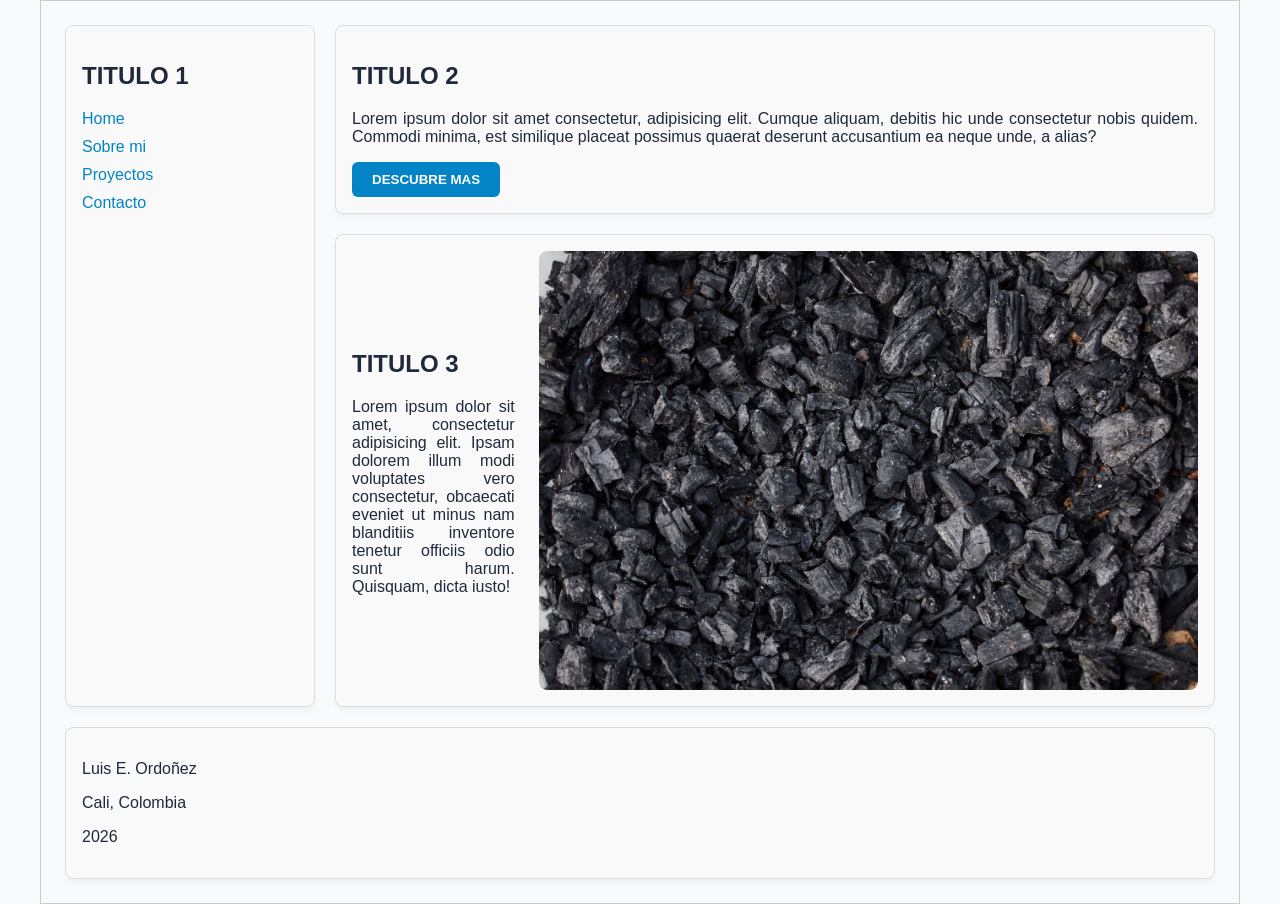
==== index.html @ c850365f "Plantilla Pagina Estatica Plantilla prueba para depliegue en Vercel" ====
<!DOCTYPE html>
<html lang="en">
<head>
    <meta charset="UTF-8">
    <meta name="viewport" content="width=device-width, initial-scale=1.0">
    <title>Taller-Uniminuto</title>
    <script src="script.js" defer></script>
    <link rel="stylesheet" href="style.css">
</head>
<body>
    <aside>
        <div>
            <h1>TITULO 1</h1>
        </div>

        <nav>
            <ul>
                <li><a href="#">Home</a></li>
                <li><a href="#">Sobre mi</a></li>
                <li><a href="#">Proyectos</a></li>
                <li><a href="#">Contacto</a></li>
            </ul>
        </nav>
    </aside>
    <header>
        <section class="hero">
            <h2>TITULO 2</h2>
            <p>
                Lorem ipsum dolor sit amet consectetur, adipisicing elit. Cumque aliquam, debitis hic unde consectetur nobis quidem. Commodi minima, est similique placeat possimus quaerat deserunt accusantium ea neque unde, a alias?
            </p>
            <button>DESCUBRE MAS</button>
        </section>
    </header>

    <main>
        <section class="descripcion">
            <article>
                <h2>TITULO 3</h2>
                <p>
                    Lorem ipsum dolor sit amet, consectetur adipisicing elit. Ipsam dolorem illum modi voluptates vero consectetur, obcaecati eveniet ut minus nam blanditiis inventore tenetur officiis odio sunt harum. Quisquam, dicta iusto!
                </p>
            </article>

            <figure class="contenedor-imagen">
                <img id="imagen-hero" src="images/pexels-flinthuynh-36221361.jpg" alt="Hero imagen">
                <div id="mensaje-tooltip" class="tooltip">SABER MÁS</div>
            </figure>

        </section>
    </main>

    <footer>
        <p>Luis E. Ordoñez</p>
        <p>Cali, Colombia</p>
        <p>2026</p>
    </footer>
</body>
</html>
---- style.css ----
/* APLICANDO COLORES DESDE EL ROOT A LAS DIFERENTES ZONAS*/
:root {
    --color-bg-primary: #f8fafc;
    --color-bg-card: #ffffff;
    --color-border: #cbd5e1;
    --color-text-main: #1e293b;
    --color-text-muted: #64748b;
    --color-primary: #0284c7;       /* Azul principal para botones y acentos */
    --color-primary-hover: #0369a1; /* Tono más oscuro al pasar el cursor */
}

/* Aplicando los colores a tu base existente */
body {
    background-color: var(--color-bg-primary);
    color: var(--color-text-main);
    border: 1px solid var(--color-border); /*[cite: 2] */
}

aside, header, main, footer {
    background-color: var(--color-bg-card);
    border: 1px solid var(--color-border); /*[cite: 2] */
    box-shadow: 0 4px 6px -1px rgba(0, 0, 0, 0.05); /* Sombra suave */
}

/* Estilo para los botones con el tono frío de acento */
button {
    background-color: var(--color-primary);
    color: #ffffff;
    border: none;
    padding: 10px 20px;
    border-radius: 6px;
    cursor: pointer;
    font-weight: bold;
    transition: background-color 0.2s ease;
}

button:hover {
    background-color: var(--color-primary-hover);
}

/* Estilo para los enlaces del menú */
aside nav ul li a {
    color: var(--color-primary);
    text-decoration: none;
}

aside nav ul li a:hover {
    color: var(--color-primary-hover);
    text-decoration: underline;
}

/* ------------------------------------------------------------------------------ */

body {
    display: flex;
    flex-direction: column;
    min-height: 100vh;
    gap: 16px;
    margin: 0;
    padding: 16px;
    box-sizing: border-box;
    border: 1px solid #ccc;
    font-family: sans-serif;
}

aside, header, main, footer {
    border: 1px solid #ddd;
    padding: 16px;
    border-radius: 8px;
    background-color: #f9f9f9;
}

p {
    text-align: justify;
}

aside nav ul {
    list-style: none;
    padding: 0;
    display: flex;
    gap: 10px;
    flex-wrap: wrap;
}

.descripcion {
    display: flex;
    flex-direction: column;
    gap: 1.5rem;
}

.descripcion img {
    max-width: 100%;
    height: auto;
    border-radius: 8px;
}

@media (min-width: 768px) {
    body {
        padding: 24px;
    }
    
    .descripcion {
        flex-direction: row;
        align-items: center;
    }
}

@media (min-width: 1024px) {
    body {
        display: grid;
        grid-template-columns: 250px 1fr; /* Menú fijo a la izquierda de 250px, contenido a la derecha */
        grid-template-rows: auto 1fr auto;
        min-height: 100vh;
        gap: 20px;
        max-width: 1200px;
        margin: 0 auto;
    }

    aside {
        grid-row: 1 / 3; /* Ocupa toda la altura izquierda */
        grid-column: 1 / 2;
    }

    aside nav ul {
        flex-direction: column; /* Menú en columna para PC */
    }

    header {
        grid-column: 2 / 3;
        grid-row: 1 / 2;
    }

    main {
        grid-column: 2 / 3;
        grid-row: 2 / 3;
    }

    footer {
        grid-column: 1 / 3; /* El footer abarca todo el ancho abajo */
        grid-row: 3 / 4;
    }

    .descripcion {
        grid-template-columns: 1fr 1fr; /* Dos columnas para texto e imagen */
        align-items: center;
    }
}

/* Estilos para el contenedor e imagen */
.contenedor-imagen {
    position: relative;
    display: inline-block;
    overflow: hidden;
    margin: 0;
    border-radius: 8px;
}

.contenedor-imagen img {
    width: 100%;
    height: auto;
    display: block;
    transition: transform 0.3s ease, filter 0.3s ease;
}

/* Efecto visual adicional a la imagen al hacer hover */
.contenedor-imagen img.hover-activo {
    transform: scale(1.03);
    filter: brightness(0.9);
}

/* Estilo del mensaje (Tooltip) */
.tooltip {
    position: absolute;
    bottom: 20px;
    left: 50%;
    transform: translateX(-50%) translateY(10px);
    background-color: var(--color-text-main, #1e293b);
    color: #ffffff;
    padding: 8px 16px;
    border-radius: 20px;
    font-size: 0.875rem;
    font-weight: 500;
    pointer-events: none; /* Permite que el ratón no interfiera con el mensaje */
    opacity: 0;
    transition: opacity 0.3s ease, transform 0.3s ease;
    box-shadow: 0 4px 12px rgba(0, 0, 0, 0.15);
}

/* Clase dinámica activada desde JavaScript */
.tooltip.visible {
    opacity: 1;
    transform: translateX(-50%) translateY(0);
}
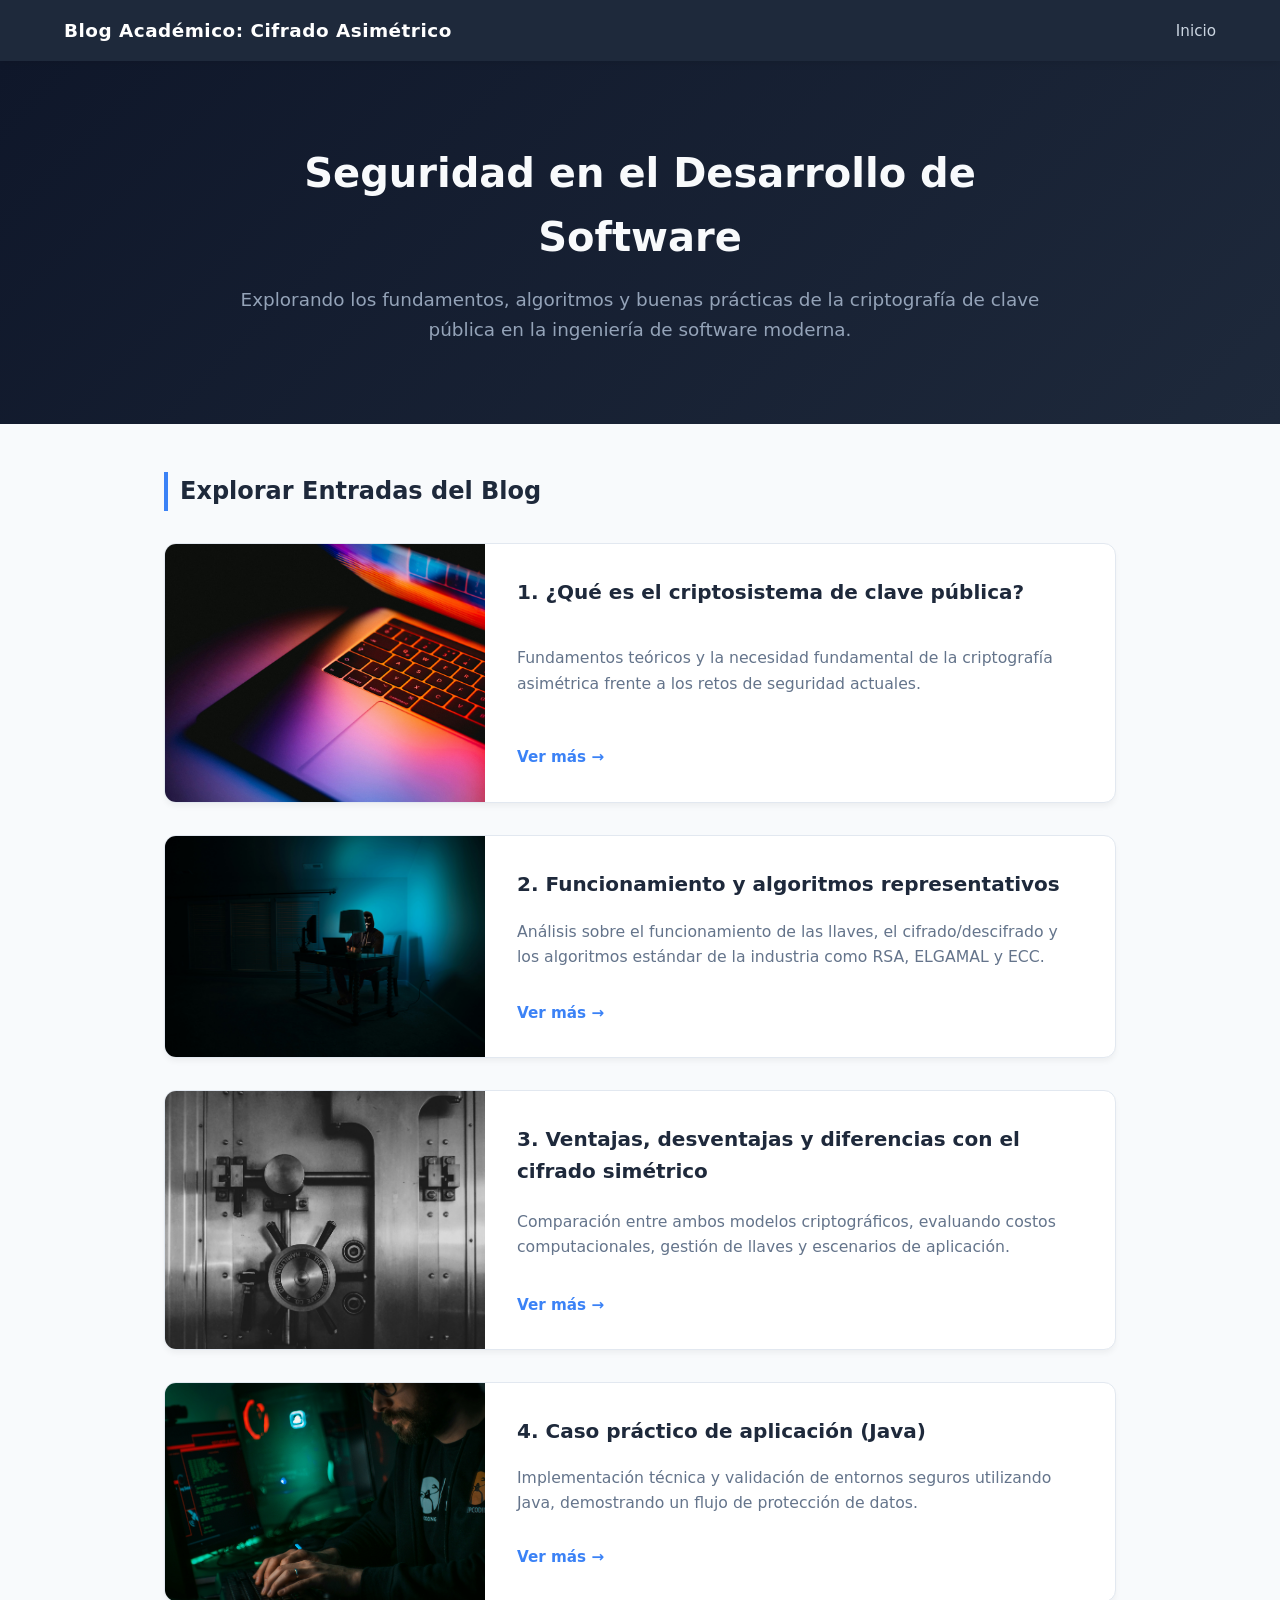
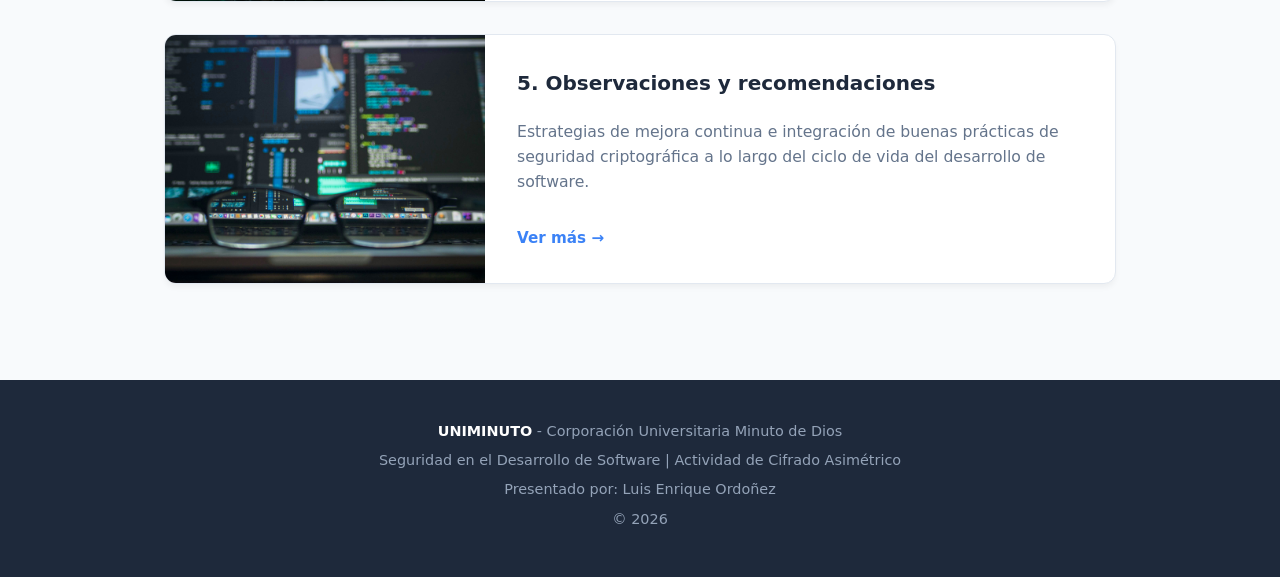
==== commit 2ee7c9d3: "Ejercicio-Blog Prueba de puesta en marcha para un blog" ====
--- a/index.html
+++ b/index.html
@@ -3,56 +3,106 @@
 <head>
     <meta charset="UTF-8">
     <meta name="viewport" content="width=device-width, initial-scale=1.0">
-    <title>Taller-Uniminuto</title>
+    <title>Blog-Uniminuto</title>
     <script src="script.js" defer></script>
     <link rel="stylesheet" href="style.css">
 </head>
 <body>
-    <aside>
-        <div>
-            <h1>TITULO 1</h1>
+
+    <!-- Header / Navbar fijo -->
+    <header>
+        <div class="logo-container">
+            <h1>Blog Académico: Cifrado Asimétrico</h1>
         </div>
-
         <nav>
             <ul>
-                <li><a href="#">Home</a></li>
-                <li><a href="#">Sobre mi</a></li>
-                <li><a href="#">Proyectos</a></li>
-                <li><a href="#">Contacto</a></li>
+                <li><a href="index.html">Inicio</a></li>
             </ul>
         </nav>
-    </aside>
-    <header>
-        <section class="hero">
-            <h2>TITULO 2</h2>
-            <p>
-                Lorem ipsum dolor sit amet consectetur, adipisicing elit. Cumque aliquam, debitis hic unde consectetur nobis quidem. Commodi minima, est similique placeat possimus quaerat deserunt accusantium ea neque unde, a alias?
-            </p>
-            <button>DESCUBRE MAS</button>
-        </section>
     </header>
 
-    <main>
-        <section class="descripcion">
-            <article>
-                <h2>TITULO 3</h2>
-                <p>
-                    Lorem ipsum dolor sit amet, consectetur adipisicing elit. Ipsam dolorem illum modi voluptates vero consectetur, obcaecati eveniet ut minus nam blanditiis inventore tenetur officiis odio sunt harum. Quisquam, dicta iusto!
-                </p>
+    <!-- Hero Section (Bienvenida) -->
+    <section class="hero">
+        <div class="hero-content">
+            <h2>Seguridad en el Desarrollo de Software</h2>
+            <p>Explorando los fundamentos, algoritmos y buenas prácticas de la criptografía de clave pública en la ingeniería de software moderna.</p>
+        </div>
+    </section>
+
+    <!-- Contenedor Principal de Entradas -->
+    <main id="entradas">
+        <section class="entries-container">
+            <h3>Explorar Entradas del Blog</h3>
+
+            <!-- Tarjeta 1 -->
+            <article class="blog-card">
+                <div class="card-media">
+                    <!-- Espacio para icono o imagen representativa -->
+                    <img src="images/andras-vas-Bd7gNnWJBkU-unsplash.jpg" alt="Criptosistema de clave pública">
+                </div>
+                <div class="card-content">
+                    <h4>1. ¿Qué es el criptosistema de clave pública?</h4>
+                    <p>Fundamentos teóricos y la necesidad fundamental de la criptografía asimétrica frente a los retos de seguridad actuales.</p>
+                    <a href="entrada1.html" class="read-more">Ver más &rarr;</a>
+                </div>
             </article>
 
-            <figure class="contenedor-imagen">
-                <img id="imagen-hero" src="images/pexels-flinthuynh-36221361.jpg" alt="Hero imagen">
-                <div id="mensaje-tooltip" class="tooltip">SABER MÁS</div>
-            </figure>
+            <!-- Tarjeta 2 -->
+            <article class="blog-card">
+                <div class="card-media">
+                    <img src="images/clint-patterson-dYEuFB8KQJk-unsplash.jpg" alt="Funcionamiento y algoritmos RSA y ECC">
+                </div>
+                <div class="card-content">
+                    <h4>2. Funcionamiento y algoritmos representativos</h4>
+                    <p>Análisis sobre el funcionamiento de las llaves, el cifrado/descifrado y los algoritmos estándar de la industria como RSA, ELGAMAL y ECC.</p>
+                    <a href="entrada2.html" class="read-more">Ver más &rarr;</a>
+                </div>
+            </article>
+
+            <!-- Tarjeta 3 -->
+            <article class="blog-card">
+                <div class="card-media">
+                    <img src="images/jason-dent-3wPJxh-piRw-unsplash.jpg" alt="Comparativa con cifrado simétrico">
+                </div>
+                <div class="card-content">
+                    <h4>3. Ventajas, desventajas y diferencias con el cifrado simétrico</h4>
+                    <p>Comparación entre ambos modelos criptográficos, evaluando costos computacionales, gestión de llaves y escenarios de aplicación.</p>
+                    <a href="entrada3.html" class="read-more">Ver más &rarr;</a>
+                </div>
+            </article>
+
+            <!-- Tarjeta 4 -->
+            <article class="blog-card">
+                <div class="card-media">
+                    <img src="images/keepcoding-lVF2HLzjopw-unsplash.jpg" alt="Caso práctico de aplicación en Java">
+                </div>
+                <div class="card-content">
+                    <h4>4. Caso práctico de aplicación (Java)</h4>
+                    <p>Implementación técnica y validación de entornos seguros utilizando Java, demostrando un flujo de protección de datos.</p>
+                    <a href="entrada4.html" class="read-more">Ver más &rarr;</a>
+                </div>
+            </article>
+
+            <!-- Tarjeta 5 -->
+            <article class="blog-card">
+                <div class="card-media">
+                    <img src="images/kevin-ku-w7ZyuGYNpRQ-unsplash.jpg" alt="Recomendaciones y ciclo de vida del software">
+                </div>
+                <div class="card-content">
+                    <h4>5. Observaciones y recomendaciones</h4>
+                    <p>Estrategias de mejora continua e integración de buenas prácticas de seguridad criptográfica a lo largo del ciclo de vida del desarrollo de software.</p>
+                    <a href="entrada5.html" class="read-more">Ver más &rarr;</a>
+                </div>
+            </article>
 
         </section>
     </main>
 
-    <footer>
-        <p>Luis E. Ordoñez</p>
-        <p>Cali, Colombia</p>
-        <p>2026</p>
+    <!-- Footer (Pie de página institucional) -->
+    <footer id="info">
+        <p><strong>UNIMINUTO</strong> - Corporación Universitaria Minuto de Dios</p>
+        <p>Seguridad en el Desarrollo de Software | Actividad de Cifrado Asimétrico</p>
+        <p>Presentado por: Luis Enrique Ordoñez</p>
+        <p>&copy; 2026</p>
     </footer>
-</body>
 </html>
--- a/style.css
+++ b/style.css
@@ -1,193 +1,431 @@
-/* APLICANDO COLORES DESDE EL ROOT A LAS DIFERENTES ZONAS*/
+/* ==========================================
+   1. ESTILOS GLOBALES Y VARIABLES
+   ========================================== */
 :root {
-    --color-bg-primary: #f8fafc;
-    --color-bg-card: #ffffff;
-    --color-border: #cbd5e1;
-    --color-text-main: #1e293b;
-    --color-text-muted: #64748b;
-    --color-primary: #0284c7;       /* Azul principal para botones y acentos */
-    --color-primary-hover: #0369a1; /* Tono más oscuro al pasar el cursor */
-}
-
-/* Aplicando los colores a tu base existente */
+    --primary-color: #1e293b;
+    --accent-color: #3b82f6;
+    --bg-color: #f8fafc;
+    --card-bg: #ffffff;
+    --text-main: #334155;
+    --text-muted: #64748b;
+    --border-color: #e2e8f0;
+    --transition-speed: 0.3s ease;
+}
+
+* {
+    margin: 0;
+    padding: 0;
+    box-sizing: border-box;
+}
+
 body {
-    background-color: var(--color-bg-primary);
-    color: var(--color-text-main);
-    border: 1px solid var(--color-border); /*[cite: 2] */
-}
-
-aside, header, main, footer {
-    background-color: var(--color-bg-card);
-    border: 1px solid var(--color-border); /*[cite: 2] */
-    box-shadow: 0 4px 6px -1px rgba(0, 0, 0, 0.05); /* Sombra suave */
-}
-
-/* Estilo para los botones con el tono frío de acento */
-button {
-    background-color: var(--color-primary);
+    font-family: 'Inter', system-ui, -apple-system, sans-serif;
+    background-color: var(--bg-color);
+    color: var(--text-main);
+    line-height: 1.6;
+}
+
+/* ==========================================
+   2. HEADER / NAVBAR FIJO
+   ========================================== */
+header {
+    position: sticky;
+    top: 0;
+    z-index: 1000;
+    background-color: var(--primary-color);
     color: #ffffff;
-    border: none;
-    padding: 10px 20px;
-    border-radius: 6px;
+    display: flex;
+    justify-content: space-between;
+    align-items: center;
+    padding: 1rem 5%;
+    box-shadow: 0 2px 8px rgba(0, 0, 0, 0.1);
+}
+
+.logo-container h1 {
+    font-size: 1.15rem;
+    font-weight: 600;
+    letter-spacing: 0.5px;
+}
+
+header nav ul {
+    list-style: none;
+    display: flex;
+    gap: 1.5rem;
+}
+
+header nav ul li a {
+    color: #cbd5e1;
+    text-decoration: none;
+    font-size: 0.95rem;
+    font-weight: 500;
+    transition: color var(--transition-speed);
+}
+
+header nav ul li a:hover {
+    color: #ffffff;
+}
+
+/* ==========================================
+   3. HERO SECTION (BIENVENIDA - Index)
+   ========================================== */
+.hero {
+    background: linear-gradient(135deg, #0f172a 0%, #1e293b 100%);
+    color: #ffffff;
+    text-align: center;
+    padding: 5rem 2rem;
+    margin-bottom: 3rem;
+}
+
+.hero-content {
+    max-width: 800px;
+    margin: 0 auto;
+}
+
+.hero h2 {
+    font-size: 2.5rem;
+    font-weight: 700;
+    margin-bottom: 1rem;
+    color: #f8fafc;
+}
+
+.hero p {
+    font-size: 1.15rem;
+    color: #94a3b8;
+}
+
+/* ==========================================
+   4. CONTENEDOR PRINCIPAL Y TARJETAS (Index)
+   ========================================== */
+main {
+    max-width: 1000px;
+    margin: 0 auto;
+    padding: 0 1.5rem 4rem 1.5rem;
+}
+
+.entries-container h3 {
+    font-size: 1.5rem;
+    margin-bottom: 2rem;
+    color: var(--primary-color);
+    border-left: 4px solid var(--accent-color);
+    padding-left: 0.75rem;
+}
+
+.blog-card {
+    display: flex;
+    min-height: 220px;
+    max-height: 260px;
+    background-color: var(--card-bg);
+    border: 1px solid var(--border-color);
+    border-radius: 12px;
+    margin-bottom: 2rem;
+    overflow: hidden;
+    box-shadow: 0 4px 6px -1px rgba(0, 0, 0, 0.05);
+    transition: transform var(--transition-speed), box-shadow var(--transition-speed);
     cursor: pointer;
-    font-weight: bold;
-    transition: background-color 0.2s ease;
-}
-
-button:hover {
-    background-color: var(--color-primary-hover);
-}
-
-/* Estilo para los enlaces del menú */
-aside nav ul li a {
-    color: var(--color-primary);
-    text-decoration: none;
-}
-
-aside nav ul li a:hover {
-    color: var(--color-primary-hover);
-    text-decoration: underline;
-}
-
-/* ------------------------------------------------------------------------------ */
-
-body {
+    position: relative;
+}
+
+.blog-card:hover {
+    transform: translateY(-4px);
+    box-shadow: 0 12px 20px -3px rgba(0, 0, 0, 0.1);
+}
+
+.card-media {
+    flex: 0 0 320px;
+    background-color: #cbd5e1;
+    overflow: hidden;
+    position: relative;
+}
+
+.card-media img {
+    width: 100%;
+    height: 100%;
+    object-fit: cover;
+    transition: transform 0.5s ease;
+}
+
+.blog-card:hover .card-media img {
+    transform: scale(1.05);
+}
+
+.card-content {
+    flex: 1;
+    padding: 2rem;
     display: flex;
     flex-direction: column;
-    min-height: 100vh;
-    gap: 16px;
-    margin: 0;
-    padding: 16px;
-    box-sizing: border-box;
-    border: 1px solid #ccc;
-    font-family: sans-serif;
-}
-
-aside, header, main, footer {
-    border: 1px solid #ddd;
-    padding: 16px;
+    justify-content: space-between;
+}
+
+.card-content h4 {
+    font-size: 1.25rem;
+    color: var(--primary-color);
+    margin-bottom: 0.75rem;
+}
+
+.card-content p {
+    color: var(--text-muted);
+    font-size: 0.98rem;
+    margin-bottom: 1.5rem;
+}
+
+.read-more {
+    align-self: flex-start;
+    text-decoration: none;
+    color: var(--accent-color);
+    font-weight: 600;
+    font-size: 0.95rem;
+    transition: color var(--transition-speed);
+}
+
+.read-more:hover {
+    color: #1d4ed8;
+}
+
+.read-more::after {
+    content: '';
+    position: absolute;
+    top: 0;
+    left: 0;
+    right: 0;
+    bottom: 0;
+    z-index: 1;
+}
+
+
+/* ==========================================
+   5. ESTILOS PARA PÁGINAS DE ENTRADAS INTERNAS
+   ========================================== */
+.entry-main {
+    max-width: 900px;
+    margin: 2rem auto;
+    padding: 0 1.5rem 4rem 1.5rem;
+}
+
+.back-navigation {
+    display: flex;
+    margin-bottom: 1.5rem;
+    justify-content: space-between;
+    align-items: center;
+    width: 100%;
+}
+
+.back-navigation a {
+    text-decoration: none;
+    color: var(--accent-color);
+    font-weight: 500;
+    transition: color var(--transition-speed);
+}
+
+.back-navigation a:hover {
+    color: #1d4ed8;
+}
+
+
+.entry-content-box {
+    background-color: var(--card-bg);
+    border: 1px solid var(--border-color);
+    border-radius: 12px;
+    padding: 2.5rem;
+    box-shadow: 0 4px 6px -1px rgba(0, 0, 0, 0.05);
+}
+
+.entry-header {
+    margin-bottom: 2rem;
+    border-radius: 10px;
+    cursor: default;
+}
+
+.entry-category {
+    display: inline-block;
+    background-color: #eff6ff;
+    color: var(--accent-color);
+    font-size: 0.85rem;
+    font-weight: 600;
+    padding: 0.25rem 0.75rem;
+    border-radius: 9999px;
+    margin-bottom: 0.2rem;
+    text-align: center;
+}
+
+.entry-header h2 {
+    font-size: 2rem;
+    padding: 0.25rem 0.75rem;
+    color: var(--bg-color);
+    margin-bottom: 0.5rem;
+    text-align: center;
+}
+
+.entry-meta {
+    font-size: 0.9rem;
+    text-align: center;
+    color: var(--text-muted);
+    font-weight: 600;
+}
+
+.entry-media {
+    width: 100%;
+    height: 350px;
+    background-color: #cbd5e1;
     border-radius: 8px;
-    background-color: #f9f9f9;
-}
-
-p {
-    text-align: justify;
-}
-
-aside nav ul {
-    list-style: none;
-    padding: 0;
-    display: flex;
-    gap: 10px;
-    flex-wrap: wrap;
-}
-
-.descripcion {
-    display: flex;
-    flex-direction: column;
-    gap: 1.5rem;
-}
-
-.descripcion img {
-    max-width: 100%;
-    height: auto;
+    overflow: hidden;
+    margin-bottom: 2rem;
+}
+
+.entry-media img {
+    width: 100%;
+    height: 100%;
+    object-fit: cover;
+}
+
+.entry-body h3 {
+    font-size: 1.4rem;
+    color: var(--primary-color);
+    margin-top: 2rem;
+    margin-bottom: 1rem;
+}
+
+.entry-body p {
+    margin-bottom: 1.2rem;
+    color: var(--text-main);
+    font-size: 1.05rem;
+}
+
+.tech-callout {
+    background-color: #f8fafc;
+    border-left: 4px solid var(--accent-color);
+    padding: 1.25rem;
+    border-radius: 0 8px 8px 0;
+    margin: 2rem 0;
+}
+
+.tech-callout strong {
+    color: var(--primary-color);
+    display: block;
+    margin-bottom: 0.25rem;
+}
+
+.tech-callout p {
+    margin-bottom: 0;
+    font-size: 0.98rem;
+    color: var(--text-muted);
+}
+
+.entry-references {
+    margin-top: 3rem;
+    padding-top: 1.5rem;
+    border-top: 1px solid var(--border-color);
+}
+
+.entry-references h3 {
+    font-size: 1.2rem;
+    color: var(--primary-color);
+    margin-bottom: 1rem;
+}
+
+.entry-references ul {
+    list-style-type: disc;
+    padding-left: 1.5rem;
+}
+
+.entry-references li {
+    font-size: 0.95rem;
+    color: var(--text-muted);
+    margin-bottom: 0.5rem;
+}
+
+/* ==========================================
+   6. FOOTER INSTITUCIONAL
+   ========================================== */
+footer {
+    background-color: var(--primary-color);
+    color: #94a3b8;
+    text-align: center;
+    padding: 2.5rem 1rem;
+    font-size: 0.9rem;
+}
+
+footer p {
+    margin-bottom: 0.4rem;
+}
+
+footer strong {
+    color: #ffffff;
+}
+
+
+/* ==========================================
+   ESTILOS PARA BLOQUES DE CÓDIGO TÉCNICO
+   ========================================== */
+pre {
+    background-color: var(--primary-color); /* Fondo oscuro tipo IDE */
+    color: #e2e8f0;            /* Texto claro y legible */
+    padding: 1.25rem;
     border-radius: 8px;
-}
-
-@media (min-width: 768px) {
-    body {
-        padding: 24px;
-    }
-    
-    .descripcion {
-        flex-direction: row;
-        align-items: center;
-    }
-}
-
-@media (min-width: 1024px) {
-    body {
-        display: grid;
-        grid-template-columns: 250px 1fr; /* Menú fijo a la izquierda de 250px, contenido a la derecha */
-        grid-template-rows: auto 1fr auto;
-        min-height: 100vh;
-        gap: 20px;
-        max-width: 1200px;
-        margin: 0 auto;
-    }
-
-    aside {
-        grid-row: 1 / 3; /* Ocupa toda la altura izquierda */
-        grid-column: 1 / 2;
-    }
-
-    aside nav ul {
-        flex-direction: column; /* Menú en columna para PC */
-    }
-
+    overflow-x: auto;          /* Permite scroll horizontal si el código es largo */
+    margin: 1.2rem 0;
+    font-family: 'Courier New', Courier, monospace;
+    font-size: 0.9rem;
+    line-height: 1.5;
+    border: 1px solid #334155;
+}
+
+code {
+    font-family: 'Courier New', Courier, monospace;
+}
+
+/* Estilo opcional para destacar nombres de variables o métodos en los párrafos normales */
+p code {
+    background-color: #f1f5f9;
+    color: #ef4444;
+    padding: 0.15rem 0.4rem;
+    border-radius: 4px;
+    font-size: 0.9rem;
+}
+
+
+/* ==========================================
+    RESPONSIVIDAD (MEDIA QUERIES)
+   ========================================== */
+@media (max-width: 768px) {
+    /* Ajustes generales de header y tarjetas para móviles */
     header {
-        grid-column: 2 / 3;
-        grid-row: 1 / 2;
-    }
-
-    main {
-        grid-column: 2 / 3;
-        grid-row: 2 / 3;
-    }
-
-    footer {
-        grid-column: 1 / 3; /* El footer abarca todo el ancho abajo */
-        grid-row: 3 / 4;
-    }
-
-    .descripcion {
-        grid-template-columns: 1fr 1fr; /* Dos columnas para texto e imagen */
-        align-items: center;
-    }
-}
-
-/* Estilos para el contenedor e imagen */
-.contenedor-imagen {
-    position: relative;
-    display: inline-block;
-    overflow: hidden;
-    margin: 0;
-    border-radius: 8px;
-}
-
-.contenedor-imagen img {
-    width: 100%;
-    height: auto;
-    display: block;
-    transition: transform 0.3s ease, filter 0.3s ease;
-}
-
-/* Efecto visual adicional a la imagen al hacer hover */
-.contenedor-imagen img.hover-activo {
-    transform: scale(1.03);
-    filter: brightness(0.9);
-}
-
-/* Estilo del mensaje (Tooltip) */
-.tooltip {
-    position: absolute;
-    bottom: 20px;
-    left: 50%;
-    transform: translateX(-50%) translateY(10px);
-    background-color: var(--color-text-main, #1e293b);
-    color: #ffffff;
-    padding: 8px 16px;
-    border-radius: 20px;
-    font-size: 0.875rem;
-    font-weight: 500;
-    pointer-events: none; /* Permite que el ratón no interfiera con el mensaje */
-    opacity: 0;
-    transition: opacity 0.3s ease, transform 0.3s ease;
-    box-shadow: 0 4px 12px rgba(0, 0, 0, 0.15);
-}
-
-/* Clase dinámica activada desde JavaScript */
-.tooltip.visible {
-    opacity: 1;
-    transform: translateX(-50%) translateY(0);
+        flex-direction: column;
+        gap: 1rem;
+        padding: 1rem;
+    }
+
+    .hero h2 {
+        font-size: 1.8rem;
+    }
+
+    .hero p {
+        font-size: 1rem;
+    }
+
+    .blog-card {
+        flex-direction: column;
+    }
+
+    .card-media {
+        flex: unset;
+        height: 200px;
+        width: 100%;
+    }
+
+    .card-content {
+        padding: 1.5rem;
+    }
+
+    /* --- Ajustes específicos para páginas internas en móviles --- */
+    .entry-content-box {
+        padding: 1.5rem; /* Reduce los márgenes internos en pantallas pequeñas */
+    }
+
+    .entry-header h2 {
+        font-size: 1.5rem; /* Ajusta el tamaño del título principal de la entrada */
+    }
+
+    .entry-media {
+        height: 220px; /* Reduce la altura de la imagen destacada en móviles */
+    }
 }
